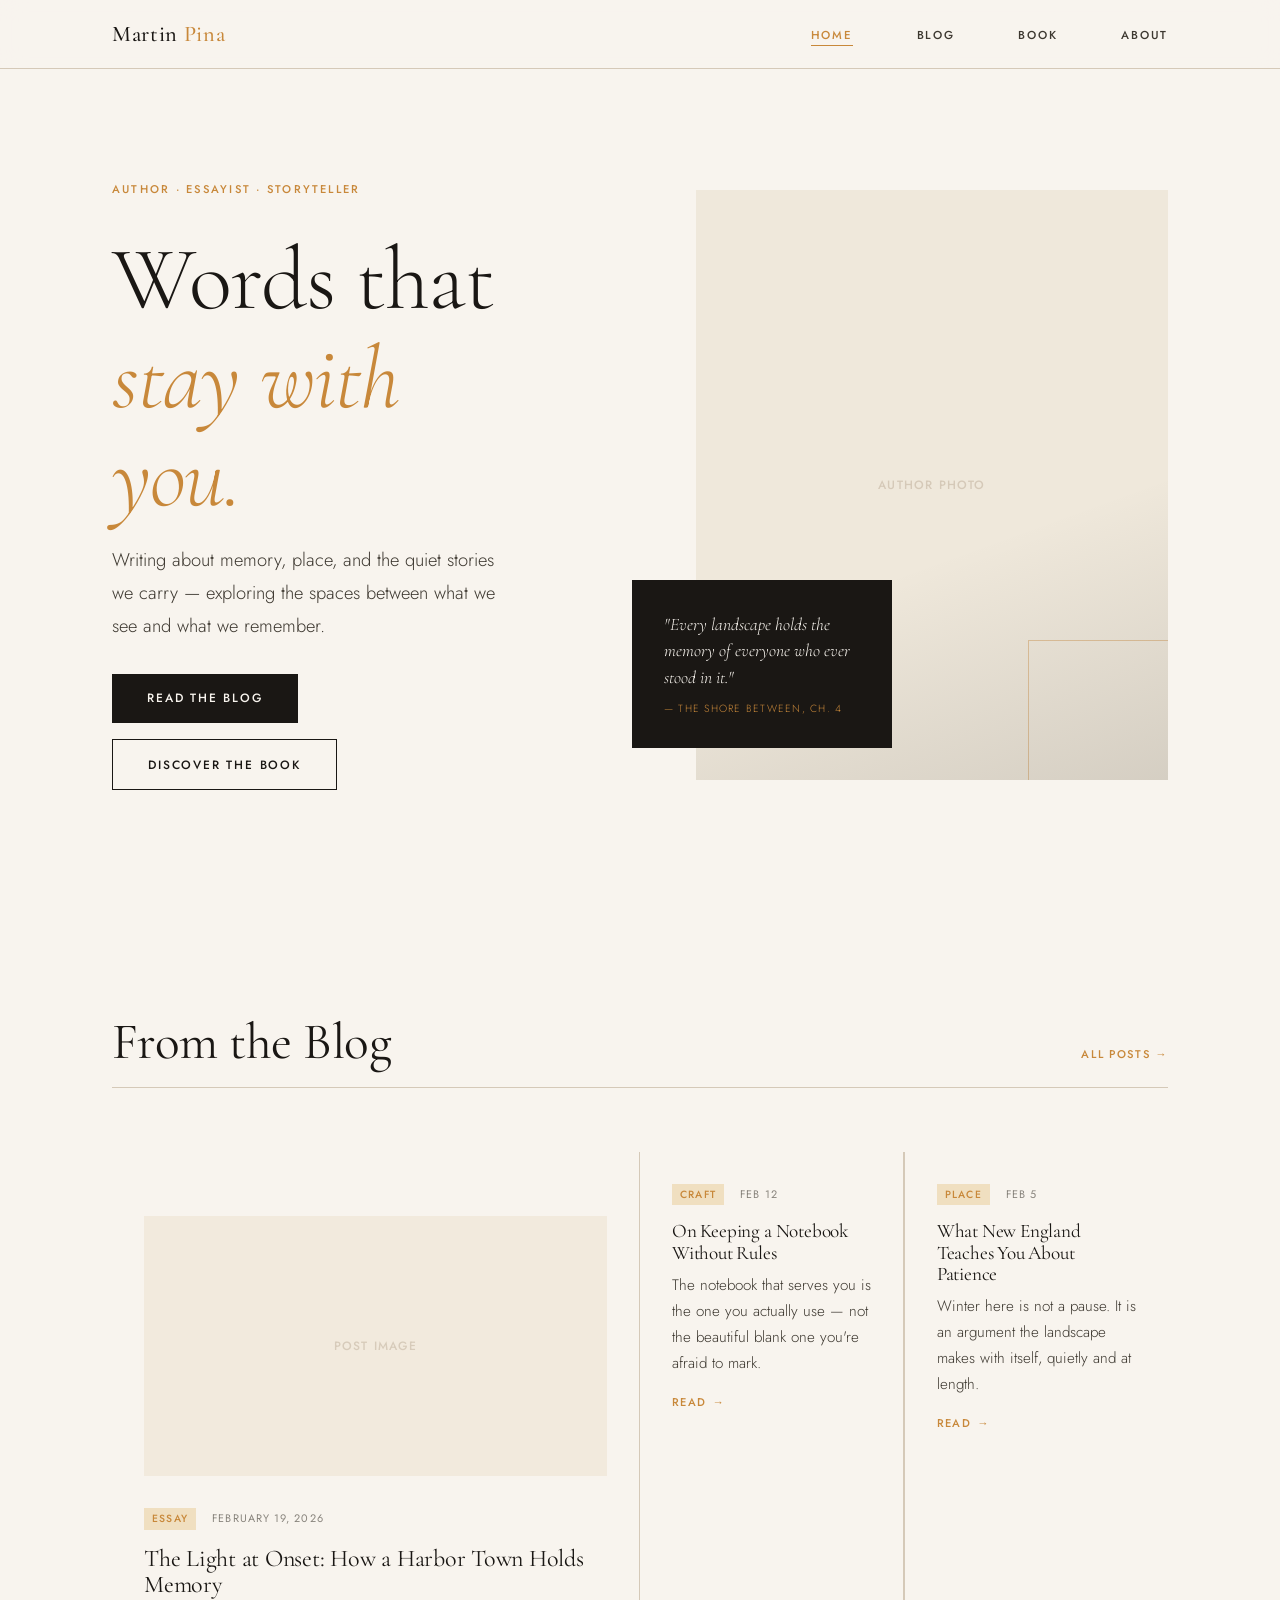
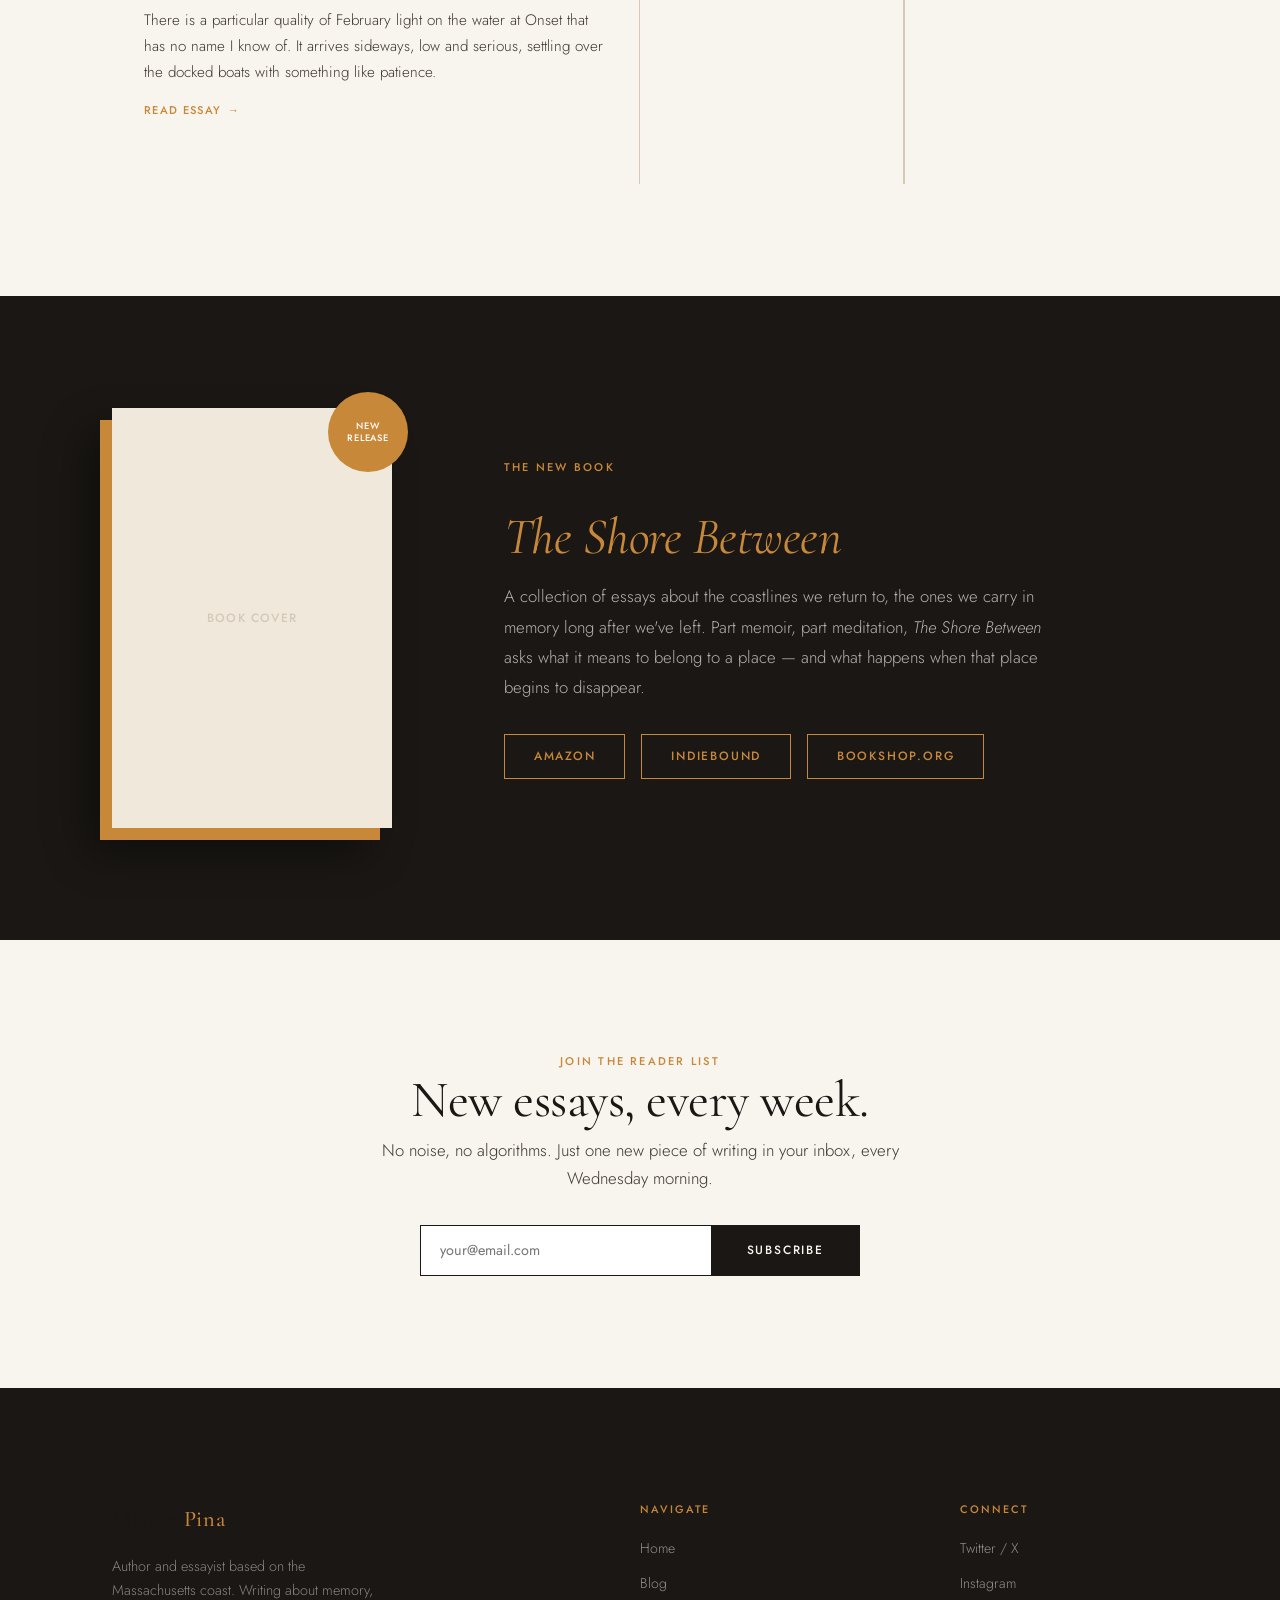
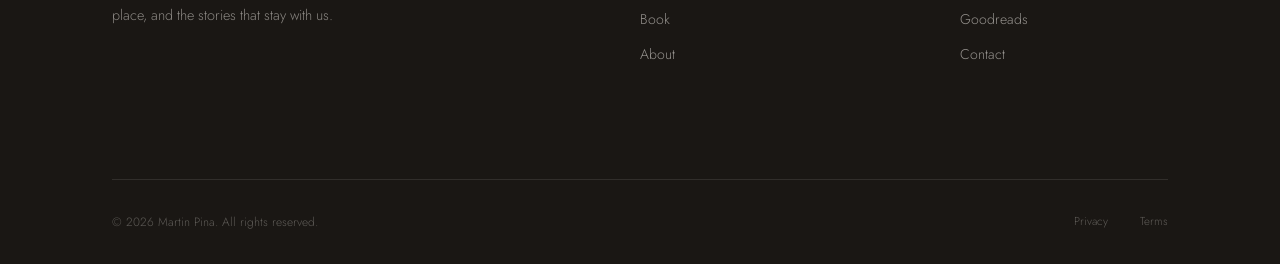
==== index.html @ f146599d "initial commit" ====
<!DOCTYPE html>
<html lang="en">
<head>
  <meta charset="UTF-8" />
  <meta name="viewport" content="width=device-width, initial-scale=1.0" />
  <title>Martin Pina — Author & Writer</title>
  <meta name="description" content="Martin Pina is an author and essayist writing about memory, place, and the stories that shape us." />

  <!-- Open Graph -->
  <meta property="og:title" content="Martin Pina — Author & Writer" />
  <meta property="og:description" content="Author and essayist writing about memory, place, and the stories that shape us." />
  <meta property="og:type" content="website" />
  <meta property="og:url" content="https://martinpina.com" />

  <!-- Fonts & Styles -->
  <link rel="preconnect" href="https://fonts.googleapis.com" />
  <link rel="preconnect" href="https://fonts.gstatic.com" crossorigin />
  <link rel="stylesheet" href="css/styles.css" />

  <!-- Structured Data -->
  <script type="application/ld+json">
  {
    "@context": "https://schema.org",
    "@type": "Person",
    "name": "Martin Pina",
    "url": "https://martinpina.com",
    "jobTitle": "Author",
    "description": "Author and essayist writing about memory, place, and the stories that shape us."
  }
  </script>
</head>
<body>

<!-- ── Navigation ─────────────────────────────────────────── -->
<nav class="site-nav" aria-label="Main navigation">
  <div class="nav-inner">
    <a href="index.html" class="nav-logo">Martin <span>Pina</span></a>
    <ul class="nav-links" role="list">
      <li><a href="index.html">Home</a></li>
      <li><a href="blog/index.html">Blog</a></li>
      <li><a href="book.html">Book</a></li>
      <li><a href="about.html">About</a></li>
    </ul>
    <button class="nav-menu-btn" aria-label="Toggle menu" aria-expanded="false">
      <span></span><span></span><span></span>
    </button>
  </div>
</nav>

<main>

  <!-- ── Hero ────────────────────────────────────────────── -->
  <section class="hero" aria-label="Introduction">
    <div class="hero-text">
      <p class="eyebrow hero-eyebrow fade-up fade-up-1">Author · Essayist · Storyteller</p>
      <h1 class="hero-headline fade-up fade-up-2">
        Words that<br>
        <em>stay with you.</em>
      </h1>
      <p class="hero-sub fade-up fade-up-3">
        Writing about memory, place, and the quiet stories we carry —
        exploring the spaces between what we see and what we remember.
      </p>
      <div class="hero-actions fade-up fade-up-4">
        <a href="blog/index.html" class="btn btn-dark">Read the Blog</a>
        <a href="book.html" class="btn btn-outline">Discover the Book</a>
      </div>
    </div>
    <div class="hero-visual fade-up fade-up-2">
      <div class="hero-image-frame">
        <!-- Replace with author photo: <img src="assets/images/author.jpg" alt="Martin Pina"> -->
        <div class="img-placeholder" style="width:100%;aspect-ratio:4/5;">Author Photo</div>
        <div class="hero-accent"></div>
      </div>
      <div class="hero-quote">
        "Every landscape holds the memory of everyone who ever stood in it."
        <cite>— The Shore Between, Ch. 4</cite>
      </div>
    </div>
  </section>

  <!-- ── Featured Posts ──────────────────────────────────── -->
  <section class="featured-posts">
    <div class="container">
      <div class="section-header reveal">
        <h2>From the Blog</h2>
        <a href="blog/index.html" class="section-link">All posts →</a>
      </div>
      <div class="posts-grid">
        <!-- Featured Post -->
        <article class="post-card post-card-featured reveal">
          <a href="blog/the-light-at-onset.html">
            <!-- <img src="assets/images/post-featured.jpg" alt="Onset shoreline at dusk" class="post-card-img"> -->
            <div class="post-card-img img-placeholder" style="aspect-ratio:16/9;">Post Image</div>
            <div class="post-meta">
              <span class="post-tag">Essay</span>
              <span class="post-date">February 19, 2026</span>
            </div>
            <h3>The Light at Onset: How a Harbor Town Holds Memory</h3>
            <p class="post-excerpt">
              There is a particular quality of February light on the water at Onset that has no name I know of.
              It arrives sideways, low and serious, settling over the docked boats with something like patience.
            </p>
            <span class="post-read-more">Read essay</span>
          </a>
        </article>

        <!-- Small Post 1 -->
        <article class="post-card post-card-sm reveal">
          <a href="blog/on-keeping-a-notebook.html">
            <div class="post-meta">
              <span class="post-tag">Craft</span>
              <span class="post-date">Feb 12</span>
            </div>
            <h3>On Keeping a Notebook Without Rules</h3>
            <p class="post-excerpt">
              The notebook that serves you is the one you actually use — not the beautiful
              blank one you're afraid to mark.
            </p>
            <span class="post-read-more">Read</span>
          </a>
        </article>

        <!-- Small Post 2 -->
        <article class="post-card post-card-sm reveal">
          <a href="blog/what-new-england-teaches.html">
            <div class="post-meta">
              <span class="post-tag">Place</span>
              <span class="post-date">Feb 5</span>
            </div>
            <h3>What New England Teaches You About Patience</h3>
            <p class="post-excerpt">
              Winter here is not a pause. It is an argument the landscape makes
              with itself, quietly and at length.
            </p>
            <span class="post-read-more">Read</span>
          </a>
        </article>
      </div>
    </div>
  </section>

  <!-- ── Book Feature ─────────────────────────────────────── -->
  <section class="book-feature">
    <div class="container">
      <div class="book-feature-inner">
        <div class="book-cover-wrap reveal">
          <!-- Replace with actual book cover -->
          <div class="book-cover img-placeholder" style="width:280px;aspect-ratio:2/3;">Book Cover</div>
          <div class="book-badge">New<br>Release</div>
        </div>
        <div class="book-feature-text reveal">
          <p class="eyebrow">The New Book</p>
          <h2><em>The Shore Between</em></h2>
          <p class="book-synopsis">
            A collection of essays about the coastlines we return to, the ones we
            carry in memory long after we've left. Part memoir, part meditation,
            <em>The Shore Between</em> asks what it means to belong to a place — and
            what happens when that place begins to disappear.
          </p>
          <div class="book-buy-links">
            <a href="#" class="btn btn-ghost">Amazon</a>
            <a href="#" class="btn btn-ghost">IndieBound</a>
            <a href="#" class="btn btn-ghost">Bookshop.org</a>
          </div>
        </div>
      </div>
    </div>
  </section>

  <!-- ── Newsletter ───────────────────────────────────────── -->
  <section class="newsletter-section">
    <div class="newsletter-inner">
      <p class="eyebrow reveal">Join the Reader List</p>
      <h2 class="reveal">New essays, every week.</h2>
      <p class="newsletter-sub reveal">
        No noise, no algorithms. Just one new piece of writing in your inbox,
        every Wednesday morning.
      </p>
      <form class="newsletter-form reveal" name="newsletter" method="POST" data-netlify="true" aria-label="Newsletter signup">
        <input type="email" name="email" placeholder="your@email.com" required aria-label="Email address" />
        <button type="submit" class="btn btn-dark">Subscribe</button>
      </form>
    </div>
  </section>

</main>

<!-- ── Footer ──────────────────────────────────────────────── -->
<footer class="site-footer">
  <div class="container">
    <div class="footer-inner">
      <div class="footer-brand">
        <a href="index.html" class="nav-logo">Martin <span>Pina</span></a>
        <p>Author and essayist based on the Massachusetts coast. Writing about memory, place, and the stories that stay with us.</p>
      </div>
      <div class="footer-col">
        <h5>Navigate</h5>
        <ul>
          <li><a href="index.html">Home</a></li>
          <li><a href="blog/index.html">Blog</a></li>
          <li><a href="book.html">Book</a></li>
          <li><a href="about.html">About</a></li>
        </ul>
      </div>
      <div class="footer-col">
        <h5>Connect</h5>
        <ul>
          <li><a href="#">Twitter / X</a></li>
          <li><a href="#">Instagram</a></li>
          <li><a href="#">Goodreads</a></li>
          <li><a href="about.html#contact">Contact</a></li>
        </ul>
      </div>
    </div>
    <div class="footer-bottom">
      <span class="footer-copyright">© 2026 Martin Pina. All rights reserved.</span>
      <div class="footer-legal">
        <a href="#">Privacy</a>
        <a href="#">Terms</a>
      </div>
    </div>
  </div>
</footer>

<script src="js/main.js"></script>
</body>
</html>
---- css/styles.css ----
/* ============================================================
   martinpina.com — Stylesheet
   Aesthetic: Literary Editorial — warm ivory, ink dark, serif
   ============================================================ */

@import url('https://fonts.googleapis.com/css2?family=Cormorant+Garamond:ital,wght@0,300;0,400;0,500;0,600;1,300;1,400;1,600&family=Jost:wght@300;400;500&display=swap');

/* ── Variables ──────────────────────────────────────────── */
:root {
  --ink:        #1a1714;
  --ink-soft:   #3d3830;
  --ivory:      #f8f4ee;
  --ivory-deep: #efe8db;
  --amber:      #c8883a;
  --amber-pale: #f0dfc0;
  --rule:       #d5c9b8;
  --white:      #ffffff;

  --font-display: 'Cormorant Garamond', Georgia, serif;
  --font-body:    'Jost', sans-serif;

  --max-width: 1120px;
  --content-width: 720px;

  --spacing-xs:  0.5rem;
  --spacing-sm:  1rem;
  --spacing-md:  2rem;
  --spacing-lg:  4rem;
  --spacing-xl:  7rem;

  --transition: 0.3s cubic-bezier(0.25, 0.46, 0.45, 0.94);
}

/* ── Reset ──────────────────────────────────────────────── */
*, *::before, *::after { box-sizing: border-box; margin: 0; padding: 0; }
html { font-size: 16px; scroll-behavior: smooth; }
body {
  font-family: var(--font-body);
  font-weight: 300;
  background: var(--ivory);
  color: var(--ink);
  line-height: 1.7;
  -webkit-font-smoothing: antialiased;
}
img { max-width: 100%; display: block; }
a { color: inherit; text-decoration: none; }
ul { list-style: none; }

/* ── Utilities ──────────────────────────────────────────── */
.container { max-width: var(--max-width); margin: 0 auto; padding: 0 var(--spacing-md); }
.content-container { max-width: var(--content-width); margin: 0 auto; padding: 0 var(--spacing-md); }
.text-center { text-align: center; }
.sr-only { position: absolute; width: 1px; height: 1px; overflow: hidden; clip: rect(0,0,0,0); }

/* ── Typography ─────────────────────────────────────────── */
h1, h2, h3, h4 {
  font-family: var(--font-display);
  font-weight: 400;
  line-height: 1.1;
  letter-spacing: -0.01em;
}
h1 { font-size: clamp(3rem, 7vw, 6rem); }
h2 { font-size: clamp(2rem, 4vw, 3.5rem); }
h3 { font-size: clamp(1.5rem, 2.5vw, 2.2rem); }
h4 { font-size: 1.4rem; }
p { font-size: 1.05rem; }

.eyebrow {
  font-family: var(--font-body);
  font-size: 0.7rem;
  font-weight: 500;
  letter-spacing: 0.2em;
  text-transform: uppercase;
  color: var(--amber);
}

blockquote {
  font-family: var(--font-display);
  font-size: 1.8rem;
  font-style: italic;
  font-weight: 300;
  line-height: 1.4;
  color: var(--ink-soft);
  padding-left: var(--spacing-md);
  border-left: 2px solid var(--amber);
}

/* ── Horizontal Rule ────────────────────────────────────── */
.ornament {
  text-align: center;
  color: var(--amber);
  font-size: 1.2rem;
  letter-spacing: 0.5em;
  margin: var(--spacing-lg) 0;
  opacity: 0.7;
}
.ornament::before { content: '◆  ◇  ◆'; }

hr.rule {
  border: none;
  border-top: 1px solid var(--rule);
  margin: var(--spacing-lg) 0;
}

/* ── Buttons ────────────────────────────────────────────── */
.btn {
  display: inline-block;
  font-family: var(--font-body);
  font-size: 0.75rem;
  font-weight: 500;
  letter-spacing: 0.15em;
  text-transform: uppercase;
  padding: 0.9rem 2.2rem;
  transition: var(--transition);
  cursor: pointer;
  border: none;
}
.btn-dark {
  background: var(--ink);
  color: var(--ivory);
}
.btn-dark:hover {
  background: var(--amber);
  color: var(--white);
}
.btn-outline {
  background: transparent;
  color: var(--ink);
  border: 1px solid var(--ink);
}
.btn-outline:hover {
  background: var(--ink);
  color: var(--ivory);
}
.btn-ghost {
  background: transparent;
  color: var(--amber);
  border: 1px solid var(--amber);
  padding: 0.7rem 1.8rem;
}
.btn-ghost:hover {
  background: var(--amber);
  color: var(--white);
}

/* ── Navigation ─────────────────────────────────────────── */
.site-nav {
  position: fixed;
  top: 0; left: 0; right: 0;
  z-index: 100;
  background: rgba(248, 244, 238, 0.92);
  backdrop-filter: blur(12px);
  -webkit-backdrop-filter: blur(12px);
  border-bottom: 1px solid var(--rule);
  transition: var(--transition);
}
.nav-inner {
  display: flex;
  align-items: center;
  justify-content: space-between;
  height: 68px;
  padding: 0 var(--spacing-md);
  max-width: var(--max-width);
  margin: 0 auto;
}
.nav-logo {
  font-family: var(--font-display);
  font-size: 1.4rem;
  font-weight: 500;
  letter-spacing: 0.03em;
  color: var(--ink);
  transition: color var(--transition);
}
.nav-logo:hover { color: var(--amber); }
.nav-logo span { color: var(--amber); }

.nav-links {
  display: flex;
  gap: var(--spacing-lg);
  align-items: center;
}
.nav-links a {
  font-size: 0.72rem;
  font-weight: 500;
  letter-spacing: 0.15em;
  text-transform: uppercase;
  color: var(--ink-soft);
  transition: color var(--transition);
  position: relative;
}
.nav-links a::after {
  content: '';
  position: absolute;
  bottom: -3px; left: 0;
  width: 0; height: 1px;
  background: var(--amber);
  transition: width var(--transition);
}
.nav-links a:hover { color: var(--ink); }
.nav-links a:hover::after { width: 100%; }
.nav-links a.active { color: var(--amber); }
.nav-links a.active::after { width: 100%; }

.nav-menu-btn {
  display: none;
  background: none;
  border: none;
  cursor: pointer;
  padding: 4px;
  flex-direction: column;
  gap: 5px;
}
.nav-menu-btn span {
  display: block;
  width: 24px; height: 1px;
  background: var(--ink);
  transition: var(--transition);
}

/* mobile nav */
@media (max-width: 680px) {
  .nav-menu-btn { display: flex; }
  .nav-links {
    display: none;
    position: absolute;
    top: 68px; left: 0; right: 0;
    background: var(--ivory);
    border-bottom: 1px solid var(--rule);
    flex-direction: column;
    padding: var(--spacing-md);
    gap: var(--spacing-md);
  }
  .nav-links.open { display: flex; }
}

/* ── Page Wrapper ────────────────────────────────────────── */
main { padding-top: 68px; }

/* ── HOME — Hero ─────────────────────────────────────────── */
.hero {
  min-height: 92vh;
  display: grid;
  grid-template-columns: 1fr 1fr;
  align-items: center;
  gap: var(--spacing-xl);
  padding: var(--spacing-xl) var(--spacing-md);
  max-width: var(--max-width);
  margin: 0 auto;
}
.hero-text { padding-right: var(--spacing-lg); }
.hero-eyebrow {
  margin-bottom: var(--spacing-md);
}
.hero-headline {
  margin-bottom: var(--spacing-sm);
  font-weight: 300;
}
.hero-headline em {
  font-style: italic;
  color: var(--amber);
  display: block;
}
.hero-sub {
  font-size: 1.15rem;
  color: var(--ink-soft);
  max-width: 480px;
  margin-bottom: var(--spacing-md);
  line-height: 1.8;
}
.hero-actions { display: flex; gap: var(--spacing-sm); flex-wrap: wrap; }

.hero-visual {
  position: relative;
}
.hero-image-frame {
  position: relative;
  aspect-ratio: 4/5;
  overflow: hidden;
  background: var(--ivory-deep);
}
.hero-image-frame img {
  width: 100%; height: 100%;
  object-fit: cover;
  filter: sepia(8%) saturate(90%);
  transition: transform 0.8s ease;
}
.hero-image-frame:hover img { transform: scale(1.03); }
.hero-image-frame::before {
  content: '';
  position: absolute;
  inset: 0;
  background: linear-gradient(160deg, transparent 60%, rgba(26,23,20,0.12));
  z-index: 1;
}
.hero-accent {
  position: absolute;
  bottom: -20px;
  right: -20px;
  width: 160px; height: 160px;
  border: 1px solid var(--amber);
  opacity: 0.4;
  pointer-events: none;
}
.hero-quote {
  position: absolute;
  bottom: var(--spacing-md);
  left: calc(-1 * var(--spacing-lg));
  background: var(--ink);
  color: var(--ivory);
  padding: var(--spacing-md);
  max-width: 260px;
  font-family: var(--font-display);
  font-size: 1.1rem;
  font-style: italic;
  line-height: 1.5;
  z-index: 2;
}
.hero-quote cite {
  display: block;
  font-family: var(--font-body);
  font-size: 0.65rem;
  font-style: normal;
  letter-spacing: 0.12em;
  text-transform: uppercase;
  color: var(--amber);
  margin-top: 0.6rem;
}

@media (max-width: 860px) {
  .hero { grid-template-columns: 1fr; min-height: auto; padding: var(--spacing-lg) var(--spacing-md); }
  .hero-text { padding-right: 0; order: 2; }
  .hero-visual { order: 1; max-width: 480px; margin: 0 auto; }
  .hero-quote { display: none; }
}

/* ── Section Headers ─────────────────────────────────────── */
.section-header {
  display: flex;
  align-items: baseline;
  justify-content: space-between;
  gap: var(--spacing-md);
  margin-bottom: var(--spacing-lg);
  padding-bottom: var(--spacing-sm);
  border-bottom: 1px solid var(--rule);
}
.section-header h2 { flex: 1; }
.section-link {
  font-size: 0.7rem;
  font-weight: 500;
  letter-spacing: 0.15em;
  text-transform: uppercase;
  color: var(--amber);
  white-space: nowrap;
  transition: opacity var(--transition);
}
.section-link:hover { opacity: 0.7; }

/* ── HOME — Featured Posts ───────────────────────────────── */
.featured-posts { padding: var(--spacing-xl) 0; }
.posts-grid {
  display: grid;
  grid-template-columns: 2fr 1fr 1fr;
  gap: 1.5px;
  background: var(--rule);
}
.post-card {
  background: var(--ivory);
  padding: var(--spacing-md);
  transition: background var(--transition);
  cursor: pointer;
}
.post-card:hover { background: var(--ivory-deep); }
.post-card-featured { padding: var(--spacing-lg) var(--spacing-md); }
.post-card-img {
  width: 100%; aspect-ratio: 16/9;
  object-fit: cover;
  margin-bottom: var(--spacing-md);
  filter: sepia(5%) saturate(90%);
}
.post-meta {
  display: flex;
  align-items: center;
  gap: var(--spacing-sm);
  margin-bottom: var(--spacing-sm);
}
.post-date {
  font-size: 0.68rem;
  font-weight: 400;
  letter-spacing: 0.1em;
  text-transform: uppercase;
  color: var(--ink-soft);
  opacity: 0.6;
}
.post-tag {
  font-size: 0.65rem;
  font-weight: 500;
  letter-spacing: 0.12em;
  text-transform: uppercase;
  color: var(--amber);
  background: var(--amber-pale);
  padding: 2px 8px;
}
.post-card h3 {
  font-size: 1.5rem;
  margin-bottom: 0.6rem;
  transition: color var(--transition);
}
.post-card:hover h3 { color: var(--amber); }
.post-card-sm h3 { font-size: 1.2rem; }
.post-excerpt {
  font-size: 0.95rem;
  color: var(--ink-soft);
  line-height: 1.7;
  margin-bottom: var(--spacing-sm);
}
.post-read-more {
  font-size: 0.7rem;
  font-weight: 500;
  letter-spacing: 0.12em;
  text-transform: uppercase;
  color: var(--amber);
  display: flex;
  align-items: center;
  gap: 6px;
}
.post-read-more::after { content: '→'; }

@media (max-width: 860px) {
  .posts-grid { grid-template-columns: 1fr; }
}

/* ── HOME — Book Feature ─────────────────────────────────── */
.book-feature {
  padding: var(--spacing-xl) 0;
  background: var(--ink);
  color: var(--ivory);
}
.book-feature-inner {
  display: grid;
  grid-template-columns: auto 1fr;
  gap: var(--spacing-xl);
  align-items: center;
}
.book-cover-wrap {
  position: relative;
  flex-shrink: 0;
}
.book-cover {
  width: 280px;
  box-shadow:
    -12px 12px 0 var(--amber),
    -24px 24px 40px rgba(0,0,0,0.4);
}
.book-badge {
  position: absolute;
  top: -16px; right: -16px;
  width: 80px; height: 80px;
  background: var(--amber);
  border-radius: 50%;
  display: flex;
  flex-direction: column;
  align-items: center;
  justify-content: center;
  font-size: 0.58rem;
  font-weight: 500;
  letter-spacing: 0.1em;
  text-transform: uppercase;
  color: var(--white);
  text-align: center;
  line-height: 1.3;
}
.book-feature-text .eyebrow { margin-bottom: var(--spacing-md); }
.book-feature-text h2 {
  color: var(--ivory);
  margin-bottom: var(--spacing-sm);
}
.book-feature-text h2 em {
  font-style: italic;
  color: var(--amber);
}
.book-synopsis {
  font-size: 1.05rem;
  color: rgba(248,244,238,0.7);
  line-height: 1.8;
  margin-bottom: var(--spacing-md);
  max-width: 560px;
}
.book-buy-links { display: flex; gap: var(--spacing-sm); flex-wrap: wrap; }

@media (max-width: 760px) {
  .book-feature-inner { grid-template-columns: 1fr; text-align: center; }
  .book-cover { width: 200px; margin: 0 auto; }
  .book-buy-links { justify-content: center; }
}

/* ── HOME — Newsletter ───────────────────────────────────── */
.newsletter-section { padding: var(--spacing-xl) 0; }
.newsletter-inner {
  max-width: 580px;
  margin: 0 auto;
  text-align: center;
}
.newsletter-inner h2 { margin-bottom: 0.5rem; }
.newsletter-sub {
  color: var(--ink-soft);
  margin-bottom: var(--spacing-md);
}
.newsletter-form {
  display: flex;
  gap: 0;
  max-width: 440px;
  margin: 0 auto;
  border: 1px solid var(--ink);
}
.newsletter-form input {
  flex: 1;
  padding: 0.9rem 1.2rem;
  border: none;
  background: var(--white);
  font-family: var(--font-body);
  font-size: 0.9rem;
  outline: none;
  color: var(--ink);
}
.newsletter-form button {
  white-space: nowrap;
}

/* ── BLOG Page ───────────────────────────────────────────── */
.page-hero {
  padding: var(--spacing-xl) 0 var(--spacing-lg);
  border-bottom: 1px solid var(--rule);
}
.page-hero h1 { margin-bottom: 0.5rem; }
.page-hero p { color: var(--ink-soft); font-size: 1.1rem; }

.blog-layout {
  display: grid;
  grid-template-columns: 1fr 300px;
  gap: var(--spacing-xl);
  padding: var(--spacing-xl) 0;
  align-items: start;
}
.blog-posts-list { display: flex; flex-direction: column; gap: 0; }
.blog-post-item {
  display: grid;
  grid-template-columns: 200px 1fr;
  gap: var(--spacing-md);
  padding: var(--spacing-md) 0;
  border-bottom: 1px solid var(--rule);
  transition: var(--transition);
}
.blog-post-item:hover .blog-post-title { color: var(--amber); }
.blog-post-thumb {
  aspect-ratio: 4/3;
  object-fit: cover;
  width: 100%;
  filter: sepia(5%) saturate(90%);
  transition: filter var(--transition);
}
.blog-post-item:hover .blog-post-thumb { filter: sepia(0%) saturate(100%); }
.blog-post-title {
  font-size: 1.5rem;
  margin-bottom: 0.4rem;
  transition: color var(--transition);
}
.blog-post-excerpt {
  font-size: 0.95rem;
  color: var(--ink-soft);
  line-height: 1.7;
  margin-bottom: 0.6rem;
}
.blog-post-footer {
  display: flex;
  align-items: center;
  justify-content: space-between;
}
.read-time {
  font-size: 0.68rem;
  color: var(--ink-soft);
  opacity: 0.5;
}

/* Blog Sidebar */
.blog-sidebar { position: sticky; top: 88px; }
.sidebar-section { margin-bottom: var(--spacing-lg); }
.sidebar-section h4 {
  font-size: 0.7rem;
  font-weight: 500;
  letter-spacing: 0.18em;
  text-transform: uppercase;
  margin-bottom: var(--spacing-sm);
  padding-bottom: 0.5rem;
  border-bottom: 1px solid var(--rule);
}
.sidebar-tags { display: flex; flex-wrap: wrap; gap: 6px; }
.sidebar-tag {
  font-size: 0.68rem;
  font-weight: 400;
  letter-spacing: 0.08em;
  padding: 4px 12px;
  background: var(--ivory-deep);
  color: var(--ink-soft);
  cursor: pointer;
  transition: var(--transition);
  border: 1px solid transparent;
}
.sidebar-tag:hover, .sidebar-tag.active {
  background: var(--amber-pale);
  border-color: var(--amber);
  color: var(--amber);
}
.sidebar-archive-list { display: flex; flex-direction: column; gap: 6px; }
.sidebar-archive-list a {
  font-size: 0.85rem;
  color: var(--ink-soft);
  transition: color var(--transition);
}
.sidebar-archive-list a:hover { color: var(--amber); }

@media (max-width: 760px) {
  .blog-layout { grid-template-columns: 1fr; }
  .blog-post-item { grid-template-columns: 1fr; }
  .blog-sidebar { position: static; }
}

/* ── BOOK Page ───────────────────────────────────────────── */
.book-hero {
  padding: var(--spacing-xl) 0;
  background: var(--ink);
  color: var(--ivory);
}
.book-hero-inner {
  display: grid;
  grid-template-columns: auto 1fr;
  gap: var(--spacing-xl);
  align-items: start;
}
.book-hero-cover {
  width: 320px;
  box-shadow:
    8px 16px 0 rgba(200,136,58,0.3),
    20px 30px 60px rgba(0,0,0,0.5);
}
.book-title { color: var(--ivory); margin-bottom: 0.3rem; }
.book-subtitle {
  font-family: var(--font-display);
  font-size: 1.4rem;
  font-style: italic;
  color: var(--amber);
  margin-bottom: var(--spacing-md);
}
.book-description {
  font-size: 1.05rem;
  color: rgba(248,244,238,0.75);
  line-height: 1.9;
  margin-bottom: var(--spacing-md);
  max-width: 560px;
}
.book-retailers {
  display: flex;
  gap: var(--spacing-sm);
  flex-wrap: wrap;
  margin-bottom: var(--spacing-md);
}
.retailer-btn {
  display: flex;
  align-items: center;
  gap: 8px;
  padding: 0.75rem 1.5rem;
  border: 1px solid rgba(248,244,238,0.25);
  font-size: 0.75rem;
  font-weight: 500;
  letter-spacing: 0.1em;
  text-transform: uppercase;
  color: var(--ivory);
  transition: var(--transition);
}
.retailer-btn:hover {
  background: var(--amber);
  border-color: var(--amber);
}

.book-content-section { padding: var(--spacing-xl) 0; }
.book-reviews {
  display: grid;
  grid-template-columns: repeat(3, 1fr);
  gap: var(--spacing-md);
}
.review-card {
  background: var(--ivory-deep);
  padding: var(--spacing-md);
  position: relative;
}
.review-card::before {
  content: '"';
  font-family: var(--font-display);
  font-size: 5rem;
  line-height: 1;
  color: var(--amber);
  opacity: 0.3;
  position: absolute;
  top: 8px; left: 16px;
}
.review-text {
  font-family: var(--font-display);
  font-style: italic;
  font-size: 1.05rem;
  line-height: 1.6;
  margin-bottom: 0.8rem;
  padding-top: var(--spacing-sm);
}
.review-author {
  font-size: 0.72rem;
  font-weight: 500;
  letter-spacing: 0.12em;
  text-transform: uppercase;
  color: var(--amber);
}

@media (max-width: 860px) {
  .book-hero-inner { grid-template-columns: 1fr; }
  .book-hero-cover { width: 220px; margin: 0 auto; }
  .book-reviews { grid-template-columns: 1fr; }
}

/* ── ABOUT Page ──────────────────────────────────────────── */
.about-hero {
  display: grid;
  grid-template-columns: 1fr 1fr;
  min-height: 60vh;
  align-items: center;
}
.about-hero-text {
  padding: var(--spacing-xl) var(--spacing-xl) var(--spacing-xl) var(--spacing-md);
}
.about-hero-img-wrap {
  height: 100%;
  min-height: 60vh;
  overflow: hidden;
  background: var(--ivory-deep);
}
.about-hero-img {
  width: 100%; height: 100%;
  object-fit: cover;
  filter: sepia(8%) saturate(85%);
}
.about-body { padding: var(--spacing-xl) 0; }
.about-grid {
  display: grid;
  grid-template-columns: 2fr 1fr;
  gap: var(--spacing-xl);
}
.about-prose { font-size: 1.08rem; line-height: 1.9; color: var(--ink-soft); }
.about-prose p { margin-bottom: var(--spacing-md); }
.about-prose p:last-child { margin-bottom: 0; }
.about-aside { }
.about-aside-section {
  margin-bottom: var(--spacing-lg);
  padding-bottom: var(--spacing-lg);
  border-bottom: 1px solid var(--rule);
}
.about-aside-section:last-child { border-bottom: none; }
.about-aside-section h4 {
  font-size: 0.7rem;
  font-weight: 500;
  letter-spacing: 0.15em;
  text-transform: uppercase;
  margin-bottom: var(--spacing-sm);
  color: var(--amber);
}
.pub-list { display: flex; flex-direction: column; gap: 8px; }
.pub-list li {
  font-size: 0.9rem;
  color: var(--ink-soft);
  padding-left: 12px;
  border-left: 2px solid var(--rule);
  transition: border-color var(--transition);
}
.pub-list li:hover { border-color: var(--amber); color: var(--ink); }
.social-links { display: flex; flex-direction: column; gap: 8px; }
.social-link {
  display: flex;
  align-items: center;
  gap: 10px;
  font-size: 0.85rem;
  color: var(--ink-soft);
  transition: color var(--transition);
}
.social-link:hover { color: var(--amber); }
.social-icon {
  width: 32px; height: 32px;
  background: var(--ivory-deep);
  display: flex; align-items: center; justify-content: center;
  font-size: 0.7rem;
  font-weight: 600;
  letter-spacing: 0.05em;
  transition: background var(--transition);
}
.social-link:hover .social-icon { background: var(--amber-pale); }

@media (max-width: 860px) {
  .about-hero { grid-template-columns: 1fr; }
  .about-hero-img-wrap { min-height: 50vw; }
  .about-grid { grid-template-columns: 1fr; }
}

/* ── BLOG POST Page ──────────────────────────────────────── */
.post-hero-section {
  padding: var(--spacing-xl) 0 var(--spacing-lg);
  border-bottom: 1px solid var(--rule);
  text-align: center;
}
.post-hero-section .post-meta { justify-content: center; }
.post-hero-section h1 {
  font-size: clamp(2.5rem, 5vw, 5rem);
  max-width: 800px;
  margin: var(--spacing-sm) auto;
}
.post-hero-section .post-excerpt {
  max-width: 560px;
  margin: 0 auto var(--spacing-md);
  font-size: 1.15rem;
}
.post-hero-img {
  width: 100%;
  max-height: 480px;
  object-fit: cover;
  filter: sepia(5%) saturate(90%);
  margin-top: var(--spacing-lg);
}
.post-body {
  padding: var(--spacing-xl) 0;
}
.post-content { font-size: 1.1rem; line-height: 1.9; color: var(--ink-soft); }
.post-content h2 {
  font-size: 2rem;
  margin: var(--spacing-lg) 0 var(--spacing-sm);
  color: var(--ink);
}
.post-content h3 {
  font-size: 1.5rem;
  margin: var(--spacing-md) 0 var(--spacing-sm);
  color: var(--ink);
}
.post-content p { margin-bottom: var(--spacing-md); }
.post-content blockquote { margin: var(--spacing-md) 0; }
.post-author-bio {
  margin-top: var(--spacing-xl);
  padding: var(--spacing-md);
  background: var(--ivory-deep);
  display: flex;
  gap: var(--spacing-md);
  align-items: flex-start;
}
.post-author-photo {
  width: 80px; height: 80px;
  border-radius: 50%;
  object-fit: cover;
  flex-shrink: 0;
  filter: sepia(8%);
}
.post-author-bio h4 { font-size: 1.1rem; margin-bottom: 0.3rem; }
.post-author-bio p { font-size: 0.9rem; color: var(--ink-soft); }

/* ── Footer ──────────────────────────────────────────────── */
.site-footer {
  background: var(--ink);
  color: var(--ivory);
  padding: var(--spacing-xl) 0 var(--spacing-md);
}
.footer-inner {
  display: grid;
  grid-template-columns: 2fr 1fr 1fr;
  gap: var(--spacing-xl);
  margin-bottom: var(--spacing-xl);
}
.footer-brand .nav-logo { display: inline-block; margin-bottom: var(--spacing-sm); }
.footer-brand p {
  font-size: 0.9rem;
  color: rgba(248,244,238,0.5);
  max-width: 280px;
  line-height: 1.7;
}
.footer-col h5 {
  font-family: var(--font-body);
  font-size: 0.68rem;
  font-weight: 500;
  letter-spacing: 0.18em;
  text-transform: uppercase;
  color: var(--amber);
  margin-bottom: var(--spacing-sm);
}
.footer-col ul { display: flex; flex-direction: column; gap: 8px; }
.footer-col ul a {
  font-size: 0.88rem;
  color: rgba(248,244,238,0.55);
  transition: color var(--transition);
}
.footer-col ul a:hover { color: var(--ivory); }
.footer-bottom {
  padding-top: var(--spacing-md);
  border-top: 1px solid rgba(248,244,238,0.1);
  display: flex;
  justify-content: space-between;
  align-items: center;
  gap: var(--spacing-md);
}
.footer-copyright { font-size: 0.75rem; color: rgba(248,244,238,0.3); }
.footer-legal { display: flex; gap: var(--spacing-md); }
.footer-legal a {
  font-size: 0.72rem;
  color: rgba(248,244,238,0.3);
  transition: color var(--transition);
}
.footer-legal a:hover { color: rgba(248,244,238,0.6); }

@media (max-width: 680px) {
  .footer-inner { grid-template-columns: 1fr; gap: var(--spacing-lg); }
  .footer-bottom { flex-direction: column; text-align: center; }
}

/* ── Animations ──────────────────────────────────────────── */
@keyframes fadeUp {
  from { opacity: 0; transform: translateY(24px); }
  to   { opacity: 1; transform: translateY(0); }
}
.fade-up {
  opacity: 0;
  animation: fadeUp 0.7s ease forwards;
}
.fade-up-1 { animation-delay: 0.1s; }
.fade-up-2 { animation-delay: 0.2s; }
.fade-up-3 { animation-delay: 0.35s; }
.fade-up-4 { animation-delay: 0.5s; }
.fade-up-5 { animation-delay: 0.65s; }

/* Intersection Observer reveal */
.reveal {
  opacity: 0;
  transform: translateY(30px);
  transition: opacity 0.8s ease, transform 0.8s ease;
}
.reveal.visible {
  opacity: 1;
  transform: none;
}

/* ── Reading Progress Bar ───────────────────────────────── */
.reading-progress {
  position: fixed;
  top: 68px; left: 0;
  height: 2px;
  background: var(--amber);
  width: 0%;
  z-index: 99;
  transition: width 0.1s linear;
}

/* ── Placeholder visuals ────────────────────────────────── */
.img-placeholder {
  background: var(--ivory-deep);
  display: flex;
  align-items: center;
  justify-content: center;
  color: var(--rule);
  font-size: 0.75rem;
  font-weight: 500;
  letter-spacing: 0.1em;
  text-transform: uppercase;
}
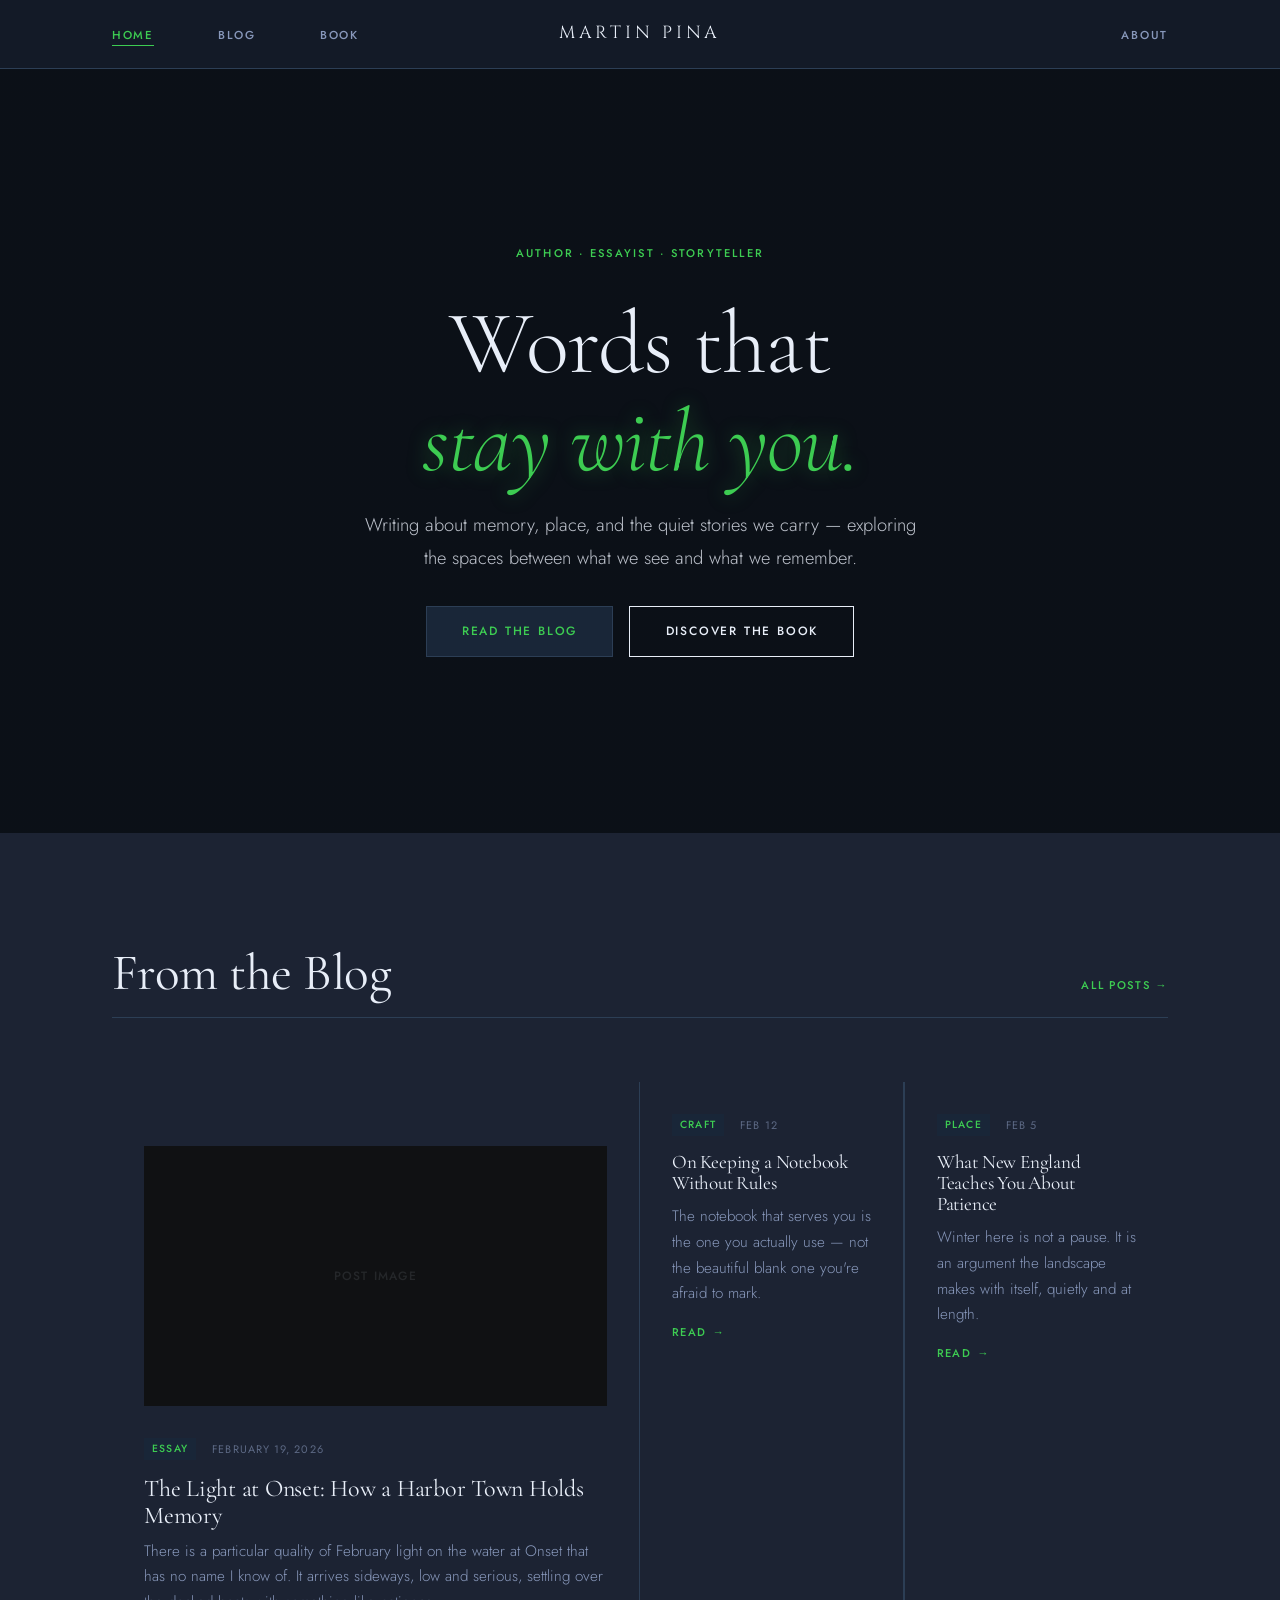
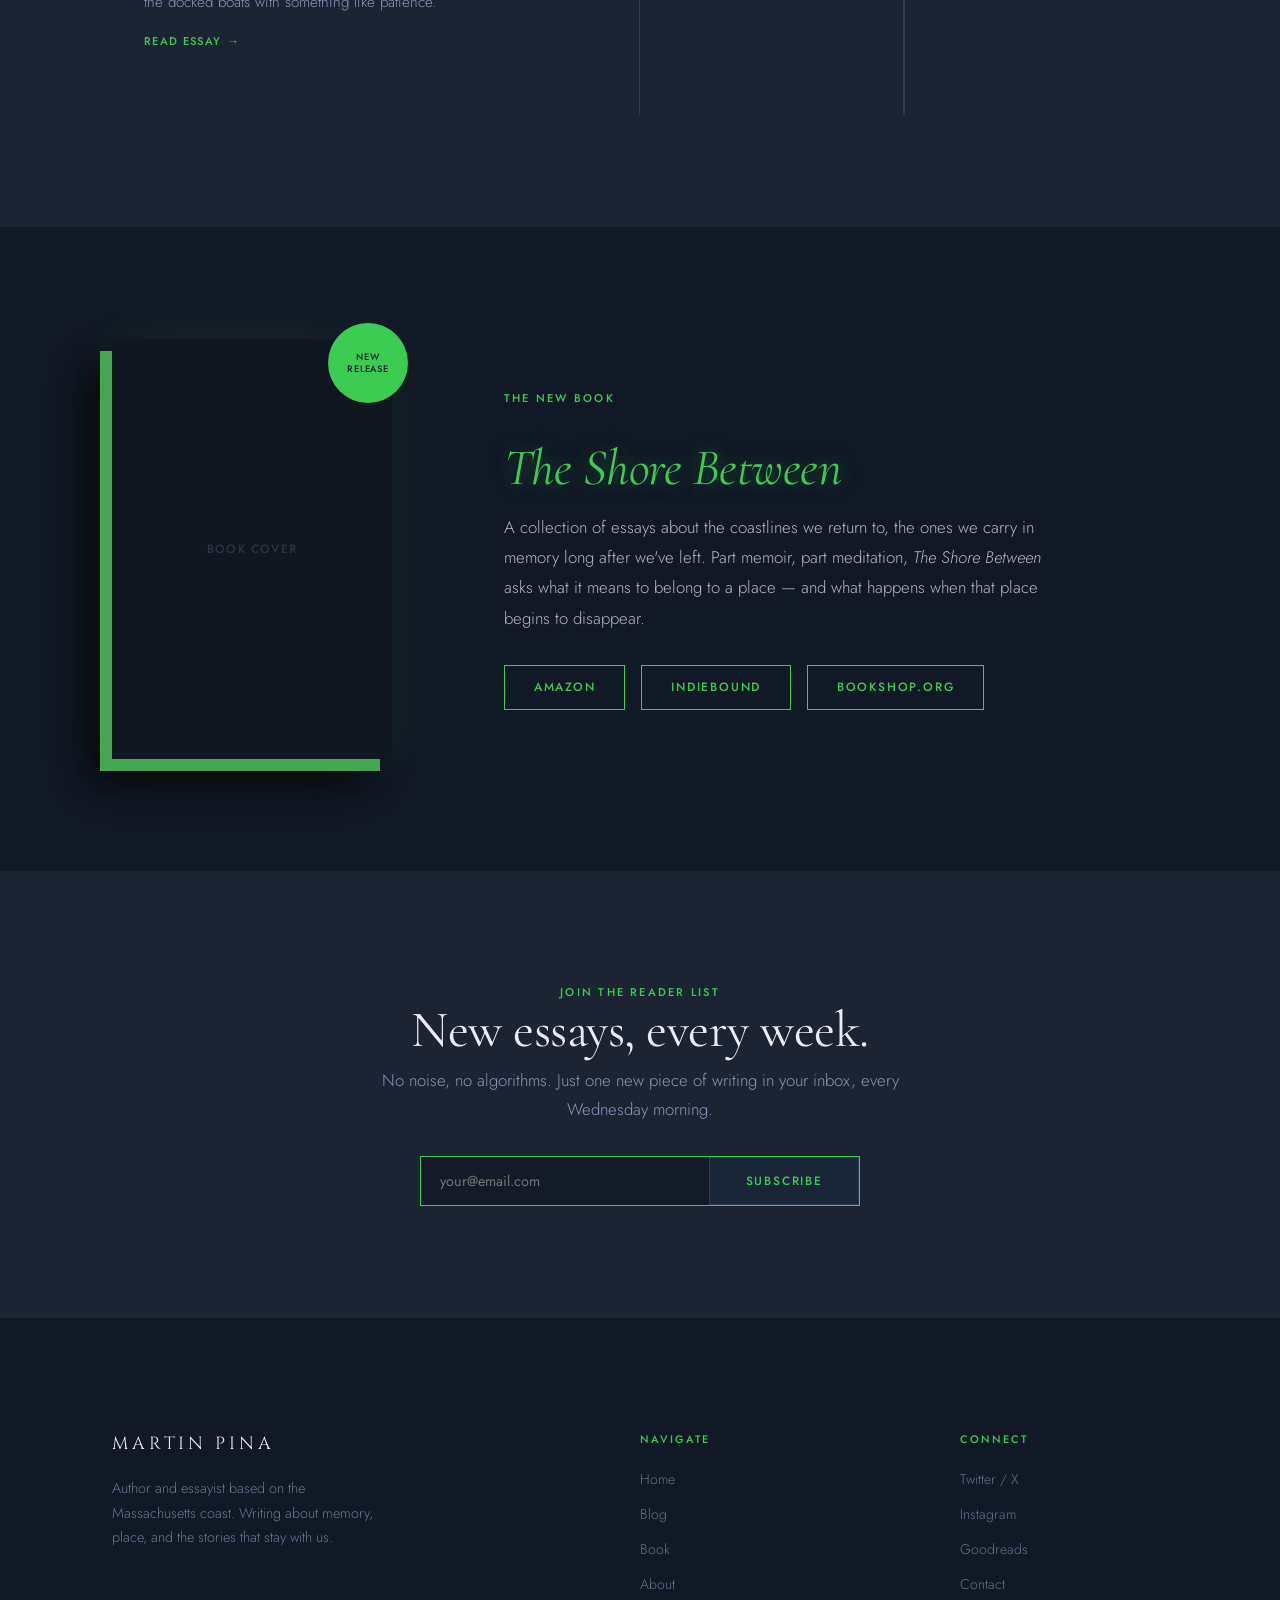
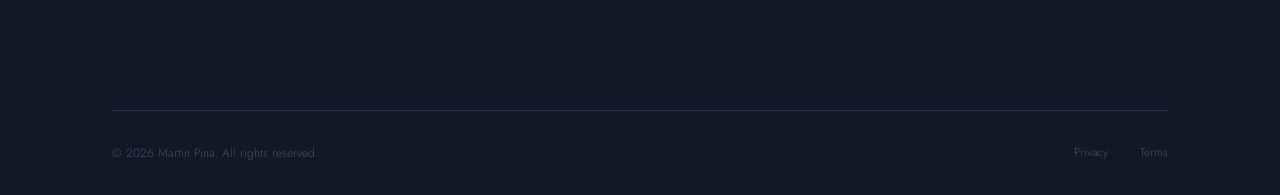
==== commit 9d468fb4: "updated text from default to custom on Book.html and added image for book cover" ====
--- a/index.html
+++ b/index.html
@@ -34,24 +34,33 @@
 <!-- ── Navigation ─────────────────────────────────────────── -->
 <nav class="site-nav" aria-label="Main navigation">
   <div class="nav-inner">
-    <a href="index.html" class="nav-logo">Martin <span>Pina</span></a>
-    <ul class="nav-links" role="list">
+    <ul class="nav-links nav-left" role="list">
       <li><a href="index.html">Home</a></li>
       <li><a href="blog/index.html">Blog</a></li>
       <li><a href="book.html">Book</a></li>
+    </ul>
+    <a href="index.html" class="nav-logo">Martin Pina</a>
+    <ul class="nav-links nav-right" role="list">
       <li><a href="about.html">About</a></li>
     </ul>
     <button class="nav-menu-btn" aria-label="Toggle menu" aria-expanded="false">
       <span></span><span></span><span></span>
     </button>
   </div>
+  <div class="nav-mobile" aria-label="Mobile navigation">
+    <a href="index.html">Home</a>
+    <a href="blog/index.html">Blog</a>
+    <a href="book.html">Book</a>
+    <a href="about.html">About</a>
+  </div>
 </nav>
 
 <main>
 
   <!-- ── Hero ────────────────────────────────────────────── -->
+  <!-- To set a background image: add style="background-image:url('assets/images/hero.jpg')" -->
   <section class="hero" aria-label="Introduction">
-    <div class="hero-text">
+    <div class="hero-content">
       <p class="eyebrow hero-eyebrow fade-up fade-up-1">Author · Essayist · Storyteller</p>
       <h1 class="hero-headline fade-up fade-up-2">
         Words that<br>
@@ -64,17 +73,6 @@
       <div class="hero-actions fade-up fade-up-4">
         <a href="blog/index.html" class="btn btn-dark">Read the Blog</a>
         <a href="book.html" class="btn btn-outline">Discover the Book</a>
-      </div>
-    </div>
-    <div class="hero-visual fade-up fade-up-2">
-      <div class="hero-image-frame">
-        <!-- Replace with author photo: <img src="assets/images/author.jpg" alt="Martin Pina"> -->
-        <div class="img-placeholder" style="width:100%;aspect-ratio:4/5;">Author Photo</div>
-        <div class="hero-accent"></div>
-      </div>
-      <div class="hero-quote">
-        "Every landscape holds the memory of everyone who ever stood in it."
-        <cite>— The Shore Between, Ch. 4</cite>
       </div>
     </div>
   </section>
--- a/css/styles.css
+++ b/css/styles.css
@@ -1,22 +1,23 @@
 /* ============================================================
    martinpina.com — Stylesheet
-   Aesthetic: Literary Editorial — warm ivory, ink dark, serif
+   Aesthetic: Cyber Thriller — dark navy, white, digital green
    ============================================================ */
 
-@import url('https://fonts.googleapis.com/css2?family=Cormorant+Garamond:ital,wght@0,300;0,400;0,500;0,600;1,300;1,400;1,600&family=Jost:wght@300;400;500&display=swap');
+@import url('https://fonts.googleapis.com/css2?family=Cinzel:wght@400;500&family=Cormorant+Garamond:ital,wght@0,300;0,400;0,500;0,600;1,300;1,400;1,600&family=Jost:wght@300;400;500&display=swap');
 
 /* ── Variables ──────────────────────────────────────────── */
 :root {
-  --ink:        #1a1714;
-  --ink-soft:   #3d3830;
-  --ivory:      #f8f4ee;
-  --ivory-deep: #efe8db;
-  --amber:      #c8883a;
-  --amber-pale: #f0dfc0;
-  --rule:       #d5c9b8;
+  --ink:        #e8eef8;
+  --ink-soft:   #8898bb;
+  --ivory:      #1c2333;
+  --ivory-deep: #131b28;
+  --amber:      #3dcc52;
+  --amber-pale: #192638;
+  --rule:       #2c3e55;
   --white:      #ffffff;
 
   --font-display: 'Cormorant Garamond', Georgia, serif;
+  --font-logo:    'Cinzel', Georgia, serif;
   --font-body:    'Jost', sans-serif;
 
   --max-width: 1120px;
@@ -116,12 +117,13 @@
   border: none;
 }
 .btn-dark {
-  background: var(--ink);
-  color: var(--ivory);
+  background: var(--amber-pale);
+  color: var(--amber);
+  border: 1px solid var(--rule);
 }
 .btn-dark:hover {
   background: var(--amber);
-  color: var(--white);
+  color: var(--ivory);
 }
 .btn-outline {
   background: transparent;
@@ -140,7 +142,7 @@
 }
 .btn-ghost:hover {
   background: var(--amber);
-  color: var(--white);
+  color: var(--ivory);
 }
 
 /* ── Navigation ─────────────────────────────────────────── */
@@ -148,37 +150,41 @@
   position: fixed;
   top: 0; left: 0; right: 0;
   z-index: 100;
-  background: rgba(248, 244, 238, 0.92);
+  background: rgba(19, 27, 40, 0.95);
   backdrop-filter: blur(12px);
   -webkit-backdrop-filter: blur(12px);
   border-bottom: 1px solid var(--rule);
   transition: var(--transition);
 }
 .nav-inner {
-  display: flex;
-  align-items: center;
-  justify-content: space-between;
+  display: grid;
+  grid-template-columns: 1fr auto 1fr;
+  align-items: center;
   height: 68px;
   padding: 0 var(--spacing-md);
   max-width: var(--max-width);
   margin: 0 auto;
 }
 .nav-logo {
-  font-family: var(--font-display);
-  font-size: 1.4rem;
-  font-weight: 500;
-  letter-spacing: 0.03em;
-  color: var(--ink);
+  font-family: var(--font-logo);
+  font-size: 1.1rem;
+  font-weight: 400;
+  letter-spacing: 0.22em;
+  text-transform: uppercase;
+  color: var(--ink);
+  text-align: center;
   transition: color var(--transition);
 }
 .nav-logo:hover { color: var(--amber); }
-.nav-logo span { color: var(--amber); }
 
 .nav-links {
   display: flex;
   gap: var(--spacing-lg);
   align-items: center;
 }
+.nav-left  { justify-content: flex-start; }
+.nav-right { justify-content: flex-end; }
+
 .nav-links a {
   font-size: 0.72rem;
   font-weight: 500;
@@ -209,6 +215,7 @@
   padding: 4px;
   flex-direction: column;
   gap: 5px;
+  justify-self: end;
 }
 .nav-menu-btn span {
   display: block;
@@ -217,40 +224,66 @@
   transition: var(--transition);
 }
 
+/* mobile nav dropdown */
+.nav-mobile {
+  display: none;
+  position: absolute;
+  top: 68px; left: 0; right: 0;
+  background: var(--ivory);
+  border-bottom: 1px solid var(--rule);
+  flex-direction: column;
+  padding: var(--spacing-md);
+  gap: var(--spacing-md);
+  z-index: 99;
+}
+.nav-mobile.open { display: flex; }
+.nav-mobile a {
+  font-size: 0.72rem;
+  font-weight: 500;
+  letter-spacing: 0.15em;
+  text-transform: uppercase;
+  color: var(--ink-soft);
+  transition: color var(--transition);
+}
+.nav-mobile a:hover { color: var(--ink); }
+.nav-mobile a.active { color: var(--amber); }
+
 /* mobile nav */
 @media (max-width: 680px) {
   .nav-menu-btn { display: flex; }
-  .nav-links {
-    display: none;
-    position: absolute;
-    top: 68px; left: 0; right: 0;
-    background: var(--ivory);
-    border-bottom: 1px solid var(--rule);
-    flex-direction: column;
-    padding: var(--spacing-md);
-    gap: var(--spacing-md);
-  }
-  .nav-links.open { display: flex; }
+  .nav-left, .nav-right { display: none; }
+  .nav-inner { grid-template-columns: 1fr auto; }
 }
 
 /* ── Page Wrapper ────────────────────────────────────────── */
 main { padding-top: 68px; }
 
-/* ── HOME — Hero ─────────────────────────────────────────── */
+/* ── HOME — Hero (full-bleed) ────────────────────────────── */
 .hero {
-  min-height: 92vh;
-  display: grid;
-  grid-template-columns: 1fr 1fr;
-  align-items: center;
-  gap: var(--spacing-xl);
+  min-height: 85vh;
+  position: relative;
+  display: flex;
+  align-items: center;
+  justify-content: center;
+  background-color: var(--ivory-deep);
+  background-position: center;
+  background-size: cover;
+  background-repeat: no-repeat;
+}
+.hero::before {
+  content: '';
+  position: absolute;
+  inset: 0;
+  background: linear-gradient(to bottom, rgba(0,0,0,0.42), rgba(0,0,0,0.42));
+}
+.hero-content {
+  position: relative;
+  z-index: 1;
+  text-align: center;
   padding: var(--spacing-xl) var(--spacing-md);
-  max-width: var(--max-width);
-  margin: 0 auto;
-}
-.hero-text { padding-right: var(--spacing-lg); }
-.hero-eyebrow {
-  margin-bottom: var(--spacing-md);
-}
+  max-width: 820px;
+}
+.hero-eyebrow { margin-bottom: var(--spacing-md); }
 .hero-headline {
   margin-bottom: var(--spacing-sm);
   font-weight: 300;
@@ -259,78 +292,19 @@
   font-style: italic;
   color: var(--amber);
   display: block;
+  text-shadow: 0 0 20px rgba(61, 204, 82, 0.4);
 }
 .hero-sub {
   font-size: 1.15rem;
-  color: var(--ink-soft);
-  max-width: 480px;
-  margin-bottom: var(--spacing-md);
+  color: rgba(232,238,248,0.8);
+  max-width: 560px;
+  margin: 0 auto var(--spacing-md);
   line-height: 1.8;
 }
-.hero-actions { display: flex; gap: var(--spacing-sm); flex-wrap: wrap; }
-
-.hero-visual {
-  position: relative;
-}
-.hero-image-frame {
-  position: relative;
-  aspect-ratio: 4/5;
-  overflow: hidden;
-  background: var(--ivory-deep);
-}
-.hero-image-frame img {
-  width: 100%; height: 100%;
-  object-fit: cover;
-  filter: sepia(8%) saturate(90%);
-  transition: transform 0.8s ease;
-}
-.hero-image-frame:hover img { transform: scale(1.03); }
-.hero-image-frame::before {
-  content: '';
-  position: absolute;
-  inset: 0;
-  background: linear-gradient(160deg, transparent 60%, rgba(26,23,20,0.12));
-  z-index: 1;
-}
-.hero-accent {
-  position: absolute;
-  bottom: -20px;
-  right: -20px;
-  width: 160px; height: 160px;
-  border: 1px solid var(--amber);
-  opacity: 0.4;
-  pointer-events: none;
-}
-.hero-quote {
-  position: absolute;
-  bottom: var(--spacing-md);
-  left: calc(-1 * var(--spacing-lg));
-  background: var(--ink);
-  color: var(--ivory);
-  padding: var(--spacing-md);
-  max-width: 260px;
-  font-family: var(--font-display);
-  font-size: 1.1rem;
-  font-style: italic;
-  line-height: 1.5;
-  z-index: 2;
-}
-.hero-quote cite {
-  display: block;
-  font-family: var(--font-body);
-  font-size: 0.65rem;
-  font-style: normal;
-  letter-spacing: 0.12em;
-  text-transform: uppercase;
-  color: var(--amber);
-  margin-top: 0.6rem;
-}
-
-@media (max-width: 860px) {
-  .hero { grid-template-columns: 1fr; min-height: auto; padding: var(--spacing-lg) var(--spacing-md); }
-  .hero-text { padding-right: 0; order: 2; }
-  .hero-visual { order: 1; max-width: 480px; margin: 0 auto; }
-  .hero-quote { display: none; }
+.hero-actions { display: flex; gap: var(--spacing-sm); flex-wrap: wrap; justify-content: center; }
+
+@media (max-width: 680px) {
+  .hero { min-height: 70vh; }
 }
 
 /* ── Section Headers ─────────────────────────────────────── */
@@ -375,7 +349,7 @@
   width: 100%; aspect-ratio: 16/9;
   object-fit: cover;
   margin-bottom: var(--spacing-md);
-  filter: sepia(5%) saturate(90%);
+  filter: grayscale(80%) brightness(0.65);
 }
 .post-meta {
   display: flex;
@@ -432,8 +406,8 @@
 /* ── HOME — Book Feature ─────────────────────────────────── */
 .book-feature {
   padding: var(--spacing-xl) 0;
-  background: var(--ink);
-  color: var(--ivory);
+  background: #111826;
+  color: var(--ink);
 }
 .book-feature-inner {
   display: grid;
@@ -447,9 +421,11 @@
 }
 .book-cover {
   width: 280px;
+  filter: grayscale(20%) brightness(0.85);
   box-shadow:
     -12px 12px 0 var(--amber),
-    -24px 24px 40px rgba(0,0,0,0.4);
+    -24px 24px 40px rgba(0,0,0,0.8),
+    0 0 40px rgba(61,204,82,0.15);
 }
 .book-badge {
   position: absolute;
@@ -465,22 +441,23 @@
   font-weight: 500;
   letter-spacing: 0.1em;
   text-transform: uppercase;
-  color: var(--white);
+  color: var(--ivory);
   text-align: center;
   line-height: 1.3;
 }
 .book-feature-text .eyebrow { margin-bottom: var(--spacing-md); }
 .book-feature-text h2 {
-  color: var(--ivory);
+  color: var(--ink);
   margin-bottom: var(--spacing-sm);
 }
 .book-feature-text h2 em {
   font-style: italic;
   color: var(--amber);
+  text-shadow: 0 0 20px rgba(61, 204, 82, 0.4);
 }
 .book-synopsis {
   font-size: 1.05rem;
-  color: rgba(248,244,238,0.7);
+  color: rgba(232,238,248,0.75);
   line-height: 1.8;
   margin-bottom: var(--spacing-md);
   max-width: 560px;
@@ -510,13 +487,13 @@
   gap: 0;
   max-width: 440px;
   margin: 0 auto;
-  border: 1px solid var(--ink);
+  border: 1px solid var(--amber);
 }
 .newsletter-form input {
   flex: 1;
   padding: 0.9rem 1.2rem;
   border: none;
-  background: var(--white);
+  background: var(--ivory-deep);
   font-family: var(--font-body);
   font-size: 0.9rem;
   outline: none;
@@ -555,10 +532,10 @@
   aspect-ratio: 4/3;
   object-fit: cover;
   width: 100%;
-  filter: sepia(5%) saturate(90%);
+  filter: grayscale(80%) brightness(0.65);
   transition: filter var(--transition);
 }
-.blog-post-item:hover .blog-post-thumb { filter: sepia(0%) saturate(100%); }
+.blog-post-item:hover .blog-post-thumb { filter: grayscale(60%) brightness(0.8); }
 .blog-post-title {
   font-size: 1.5rem;
   margin-bottom: 0.4rem;
@@ -627,8 +604,8 @@
 /* ── BOOK Page ───────────────────────────────────────────── */
 .book-hero {
   padding: var(--spacing-xl) 0;
-  background: var(--ink);
-  color: var(--ivory);
+  background: #111826;
+  color: var(--ink);
 }
 .book-hero-inner {
   display: grid;
@@ -638,21 +615,24 @@
 }
 .book-hero-cover {
   width: 320px;
+  filter: grayscale(20%) brightness(0.85);
   box-shadow:
-    8px 16px 0 rgba(200,136,58,0.3),
-    20px 30px 60px rgba(0,0,0,0.5);
-}
-.book-title { color: var(--ivory); margin-bottom: 0.3rem; }
+    8px 16px 0 rgba(61,204,82,0.3),
+    20px 30px 60px rgba(0,0,0,0.8),
+    0 0 50px rgba(61,204,82,0.1);
+}
+.book-title { color: var(--ink); margin-bottom: 0.3rem; }
 .book-subtitle {
   font-family: var(--font-display);
   font-size: 1.4rem;
   font-style: italic;
   color: var(--amber);
   margin-bottom: var(--spacing-md);
+  text-shadow: 0 0 20px rgba(61, 204, 82, 0.4);
 }
 .book-description {
   font-size: 1.05rem;
-  color: rgba(248,244,238,0.75);
+  color: rgba(232,238,248,0.75);
   line-height: 1.9;
   margin-bottom: var(--spacing-md);
   max-width: 560px;
@@ -668,17 +648,18 @@
   align-items: center;
   gap: 8px;
   padding: 0.75rem 1.5rem;
-  border: 1px solid rgba(248,244,238,0.25);
+  border: 1px solid rgba(61,204,82,0.3);
   font-size: 0.75rem;
   font-weight: 500;
   letter-spacing: 0.1em;
   text-transform: uppercase;
-  color: var(--ivory);
+  color: var(--ink);
   transition: var(--transition);
 }
 .retailer-btn:hover {
   background: var(--amber);
   border-color: var(--amber);
+  color: var(--ivory);
 }
 
 .book-content-section { padding: var(--spacing-xl) 0; }
@@ -691,6 +672,7 @@
   background: var(--ivory-deep);
   padding: var(--spacing-md);
   position: relative;
+  border: 1px solid var(--rule);
 }
 .review-card::before {
   content: '"';
@@ -743,7 +725,7 @@
 .about-hero-img {
   width: 100%; height: 100%;
   object-fit: cover;
-  filter: sepia(8%) saturate(85%);
+  filter: grayscale(80%) brightness(0.65);
 }
 .about-body { padding: var(--spacing-xl) 0; }
 .about-grid {
@@ -754,7 +736,7 @@
 .about-prose { font-size: 1.08rem; line-height: 1.9; color: var(--ink-soft); }
 .about-prose p { margin-bottom: var(--spacing-md); }
 .about-prose p:last-child { margin-bottom: 0; }
-.about-aside { }
+
 .about-aside-section {
   margin-bottom: var(--spacing-lg);
   padding-bottom: var(--spacing-lg);
@@ -795,6 +777,7 @@
   font-size: 0.7rem;
   font-weight: 600;
   letter-spacing: 0.05em;
+  border: 1px solid var(--rule);
   transition: background var(--transition);
 }
 .social-link:hover .social-icon { background: var(--amber-pale); }
@@ -826,7 +809,7 @@
   width: 100%;
   max-height: 480px;
   object-fit: cover;
-  filter: sepia(5%) saturate(90%);
+  filter: grayscale(80%) brightness(0.65);
   margin-top: var(--spacing-lg);
 }
 .post-body {
@@ -849,6 +832,7 @@
   margin-top: var(--spacing-xl);
   padding: var(--spacing-md);
   background: var(--ivory-deep);
+  border: 1px solid var(--rule);
   display: flex;
   gap: var(--spacing-md);
   align-items: flex-start;
@@ -858,15 +842,15 @@
   border-radius: 50%;
   object-fit: cover;
   flex-shrink: 0;
-  filter: sepia(8%);
+  filter: grayscale(80%) brightness(0.7);
 }
 .post-author-bio h4 { font-size: 1.1rem; margin-bottom: 0.3rem; }
 .post-author-bio p { font-size: 0.9rem; color: var(--ink-soft); }
 
 /* ── Footer ──────────────────────────────────────────────── */
 .site-footer {
-  background: var(--ink);
-  color: var(--ivory);
+  background: #111826;
+  color: var(--ink);
   padding: var(--spacing-xl) 0 var(--spacing-md);
 }
 .footer-inner {
@@ -878,7 +862,7 @@
 .footer-brand .nav-logo { display: inline-block; margin-bottom: var(--spacing-sm); }
 .footer-brand p {
   font-size: 0.9rem;
-  color: rgba(248,244,238,0.5);
+  color: rgba(136,152,187,0.75);
   max-width: 280px;
   line-height: 1.7;
 }
@@ -894,26 +878,26 @@
 .footer-col ul { display: flex; flex-direction: column; gap: 8px; }
 .footer-col ul a {
   font-size: 0.88rem;
-  color: rgba(248,244,238,0.55);
+  color: rgba(136,152,187,0.7);
   transition: color var(--transition);
 }
-.footer-col ul a:hover { color: var(--ivory); }
+.footer-col ul a:hover { color: var(--ink); }
 .footer-bottom {
   padding-top: var(--spacing-md);
-  border-top: 1px solid rgba(248,244,238,0.1);
+  border-top: 1px solid rgba(44,62,85,0.8);
   display: flex;
   justify-content: space-between;
   align-items: center;
   gap: var(--spacing-md);
 }
-.footer-copyright { font-size: 0.75rem; color: rgba(248,244,238,0.3); }
+.footer-copyright { font-size: 0.75rem; color: rgba(136,152,187,0.45); }
 .footer-legal { display: flex; gap: var(--spacing-md); }
 .footer-legal a {
   font-size: 0.72rem;
-  color: rgba(248,244,238,0.3);
+  color: rgba(136,152,187,0.45);
   transition: color var(--transition);
 }
-.footer-legal a:hover { color: rgba(248,244,238,0.6); }
+.footer-legal a:hover { color: rgba(136,152,187,0.8); }
 
 @media (max-width: 680px) {
   .footer-inner { grid-template-columns: 1fr; gap: var(--spacing-lg); }
@@ -954,6 +938,7 @@
   background: var(--amber);
   width: 0%;
   z-index: 99;
+  box-shadow: 0 0 8px rgba(61,204,82,0.6);
   transition: width 0.1s linear;
 }
 
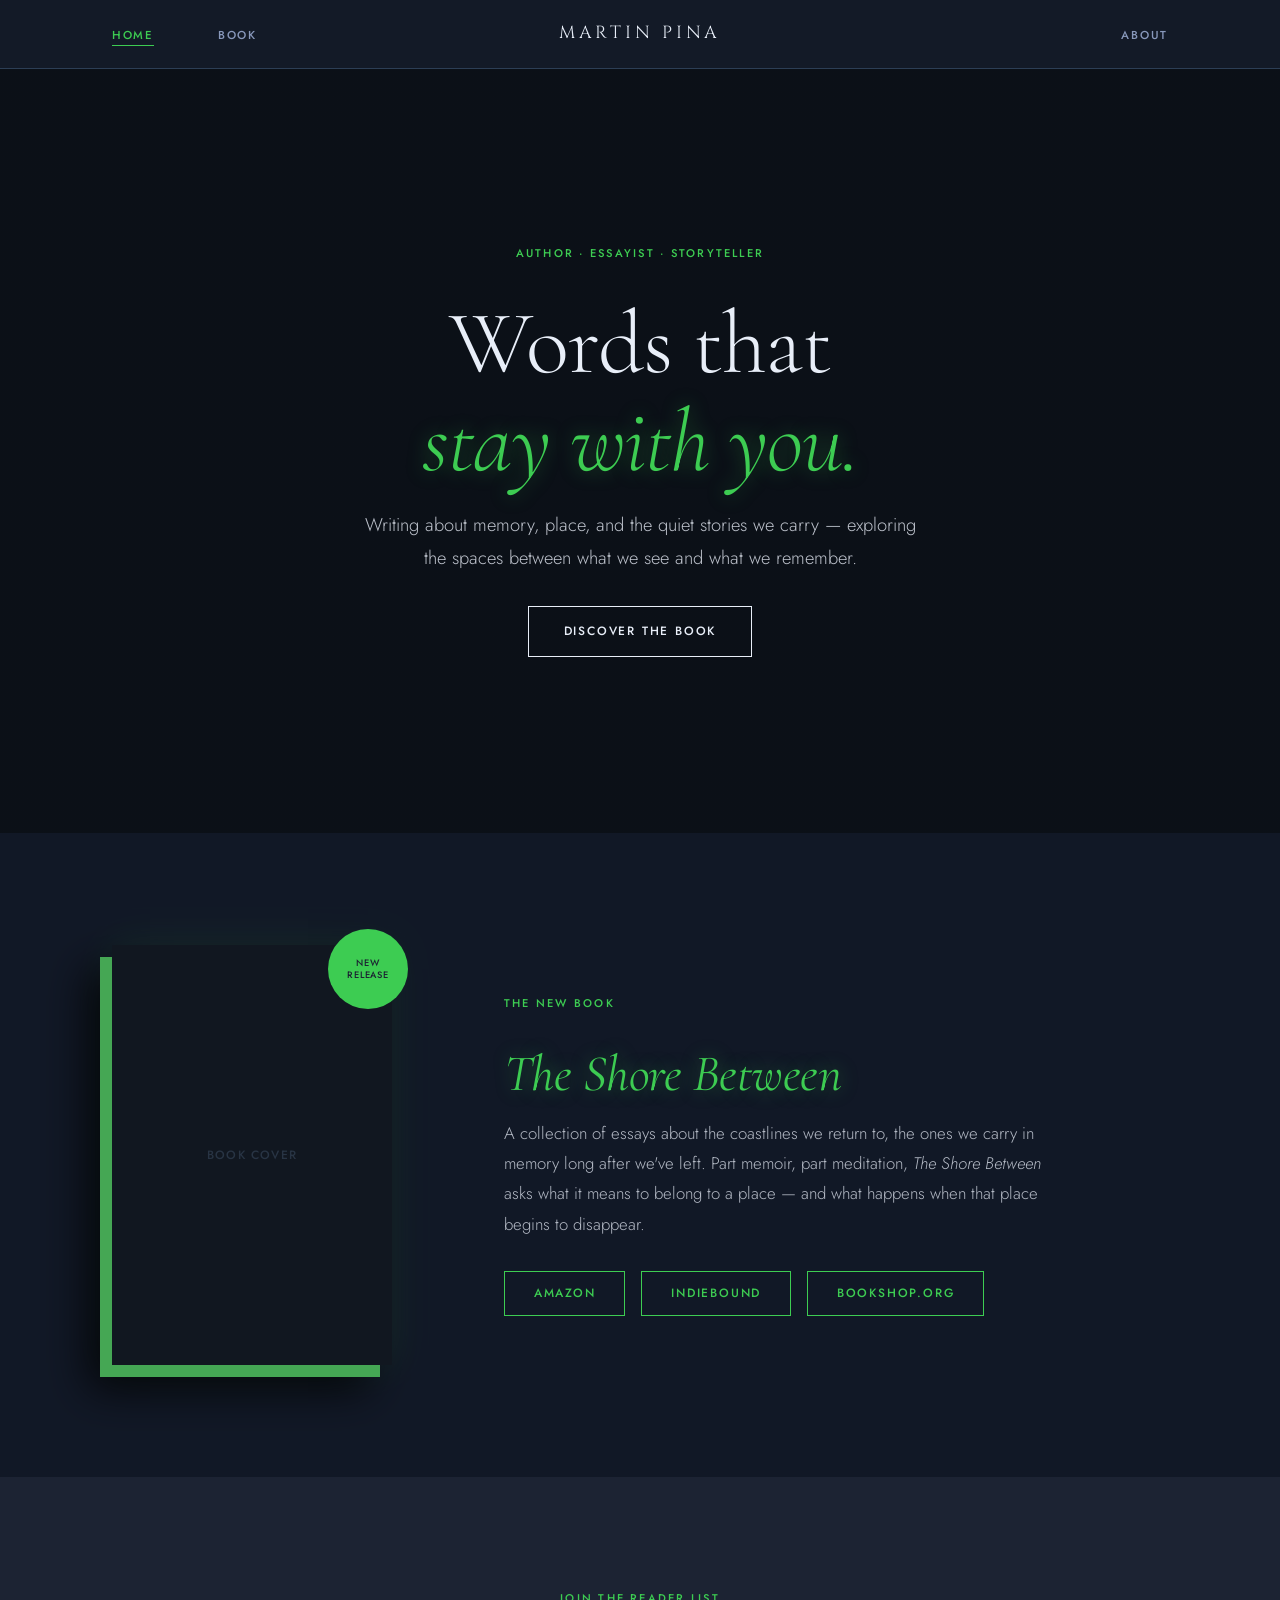
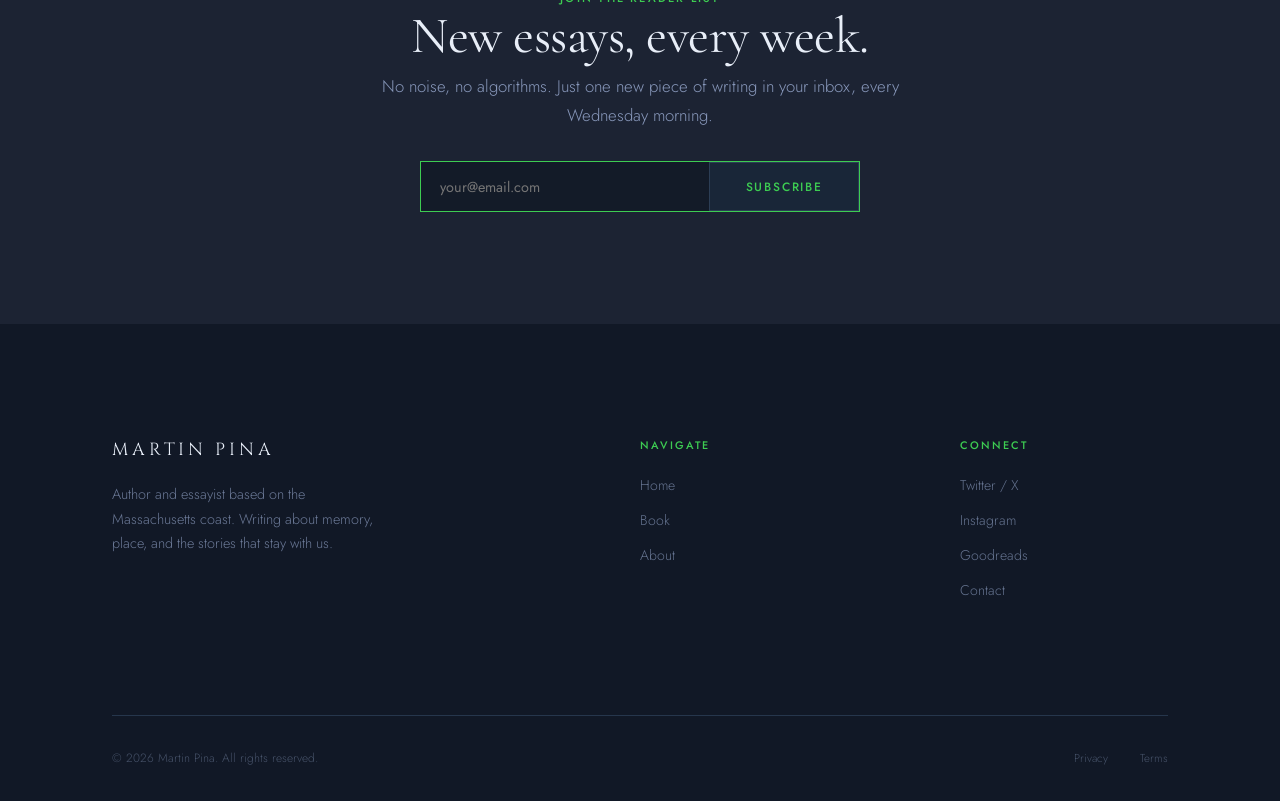
==== commit f666c24b: "Suppress Blog from navigation and homepage Remove Blog links from desktop nav, mobile nav, and foote" ====
--- a/index.html
+++ b/index.html
@@ -36,7 +36,6 @@
   <div class="nav-inner">
     <ul class="nav-links nav-left" role="list">
       <li><a href="index.html">Home</a></li>
-      <li><a href="blog/index.html">Blog</a></li>
       <li><a href="book.html">Book</a></li>
     </ul>
     <a href="index.html" class="nav-logo">Martin Pina</a>
@@ -49,7 +48,6 @@
   </div>
   <div class="nav-mobile" aria-label="Mobile navigation">
     <a href="index.html">Home</a>
-    <a href="blog/index.html">Blog</a>
     <a href="book.html">Book</a>
     <a href="about.html">About</a>
   </div>
@@ -71,13 +69,13 @@
         exploring the spaces between what we see and what we remember.
       </p>
       <div class="hero-actions fade-up fade-up-4">
-        <a href="blog/index.html" class="btn btn-dark">Read the Blog</a>
         <a href="book.html" class="btn btn-outline">Discover the Book</a>
       </div>
     </div>
   </section>
 
-  <!-- ── Featured Posts ──────────────────────────────────── -->
+  <!-- ── Featured Posts (hidden) ──────────────────────────────────── -->
+  <!--
   <section class="featured-posts">
     <div class="container">
       <div class="section-header reveal">
@@ -85,10 +83,8 @@
         <a href="blog/index.html" class="section-link">All posts →</a>
       </div>
       <div class="posts-grid">
-        <!-- Featured Post -->
         <article class="post-card post-card-featured reveal">
           <a href="blog/the-light-at-onset.html">
-            <!-- <img src="assets/images/post-featured.jpg" alt="Onset shoreline at dusk" class="post-card-img"> -->
             <div class="post-card-img img-placeholder" style="aspect-ratio:16/9;">Post Image</div>
             <div class="post-meta">
               <span class="post-tag">Essay</span>
@@ -102,8 +98,6 @@
             <span class="post-read-more">Read essay</span>
           </a>
         </article>
-
-        <!-- Small Post 1 -->
         <article class="post-card post-card-sm reveal">
           <a href="blog/on-keeping-a-notebook.html">
             <div class="post-meta">
@@ -118,8 +112,6 @@
             <span class="post-read-more">Read</span>
           </a>
         </article>
-
-        <!-- Small Post 2 -->
         <article class="post-card post-card-sm reveal">
           <a href="blog/what-new-england-teaches.html">
             <div class="post-meta">
@@ -137,6 +129,7 @@
       </div>
     </div>
   </section>
+  -->
 
   <!-- ── Book Feature ─────────────────────────────────────── -->
   <section class="book-feature">
@@ -196,7 +189,6 @@
         <h5>Navigate</h5>
         <ul>
           <li><a href="index.html">Home</a></li>
-          <li><a href="blog/index.html">Blog</a></li>
           <li><a href="book.html">Book</a></li>
           <li><a href="about.html">About</a></li>
         </ul>
